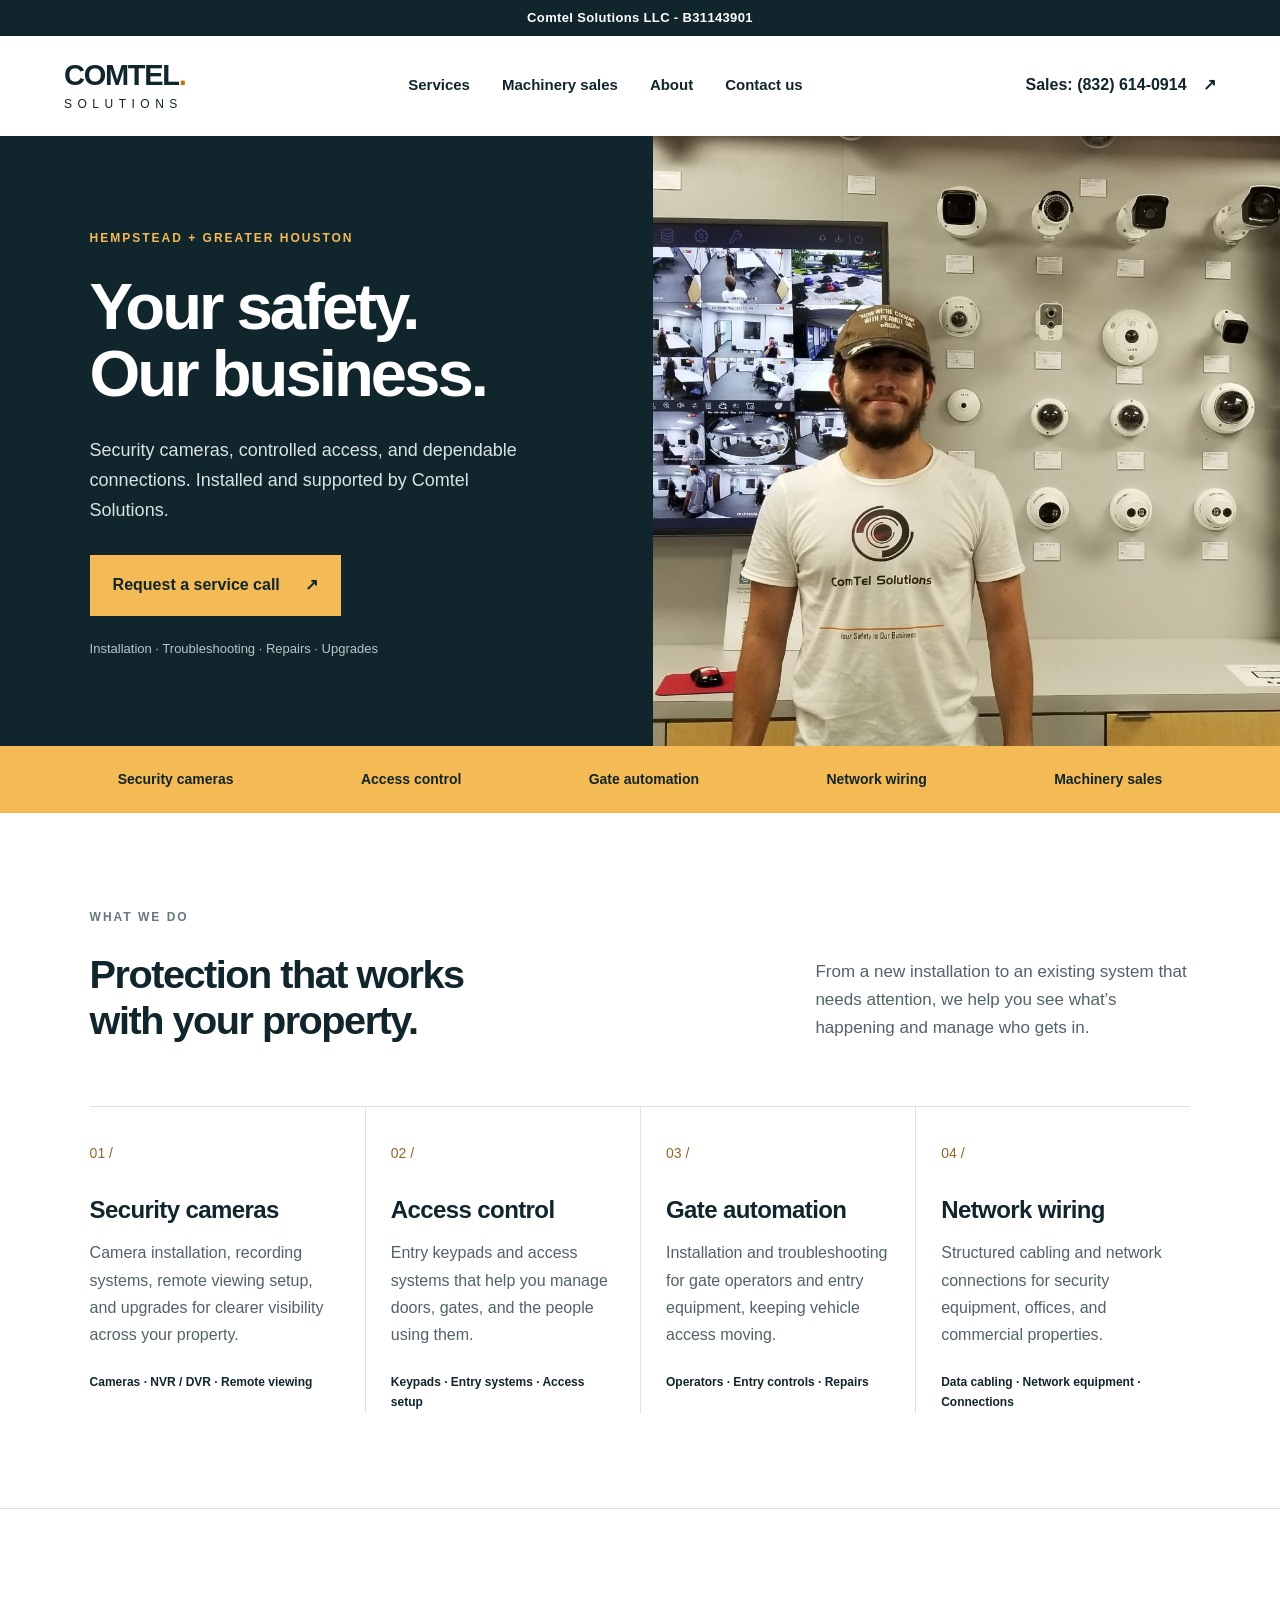
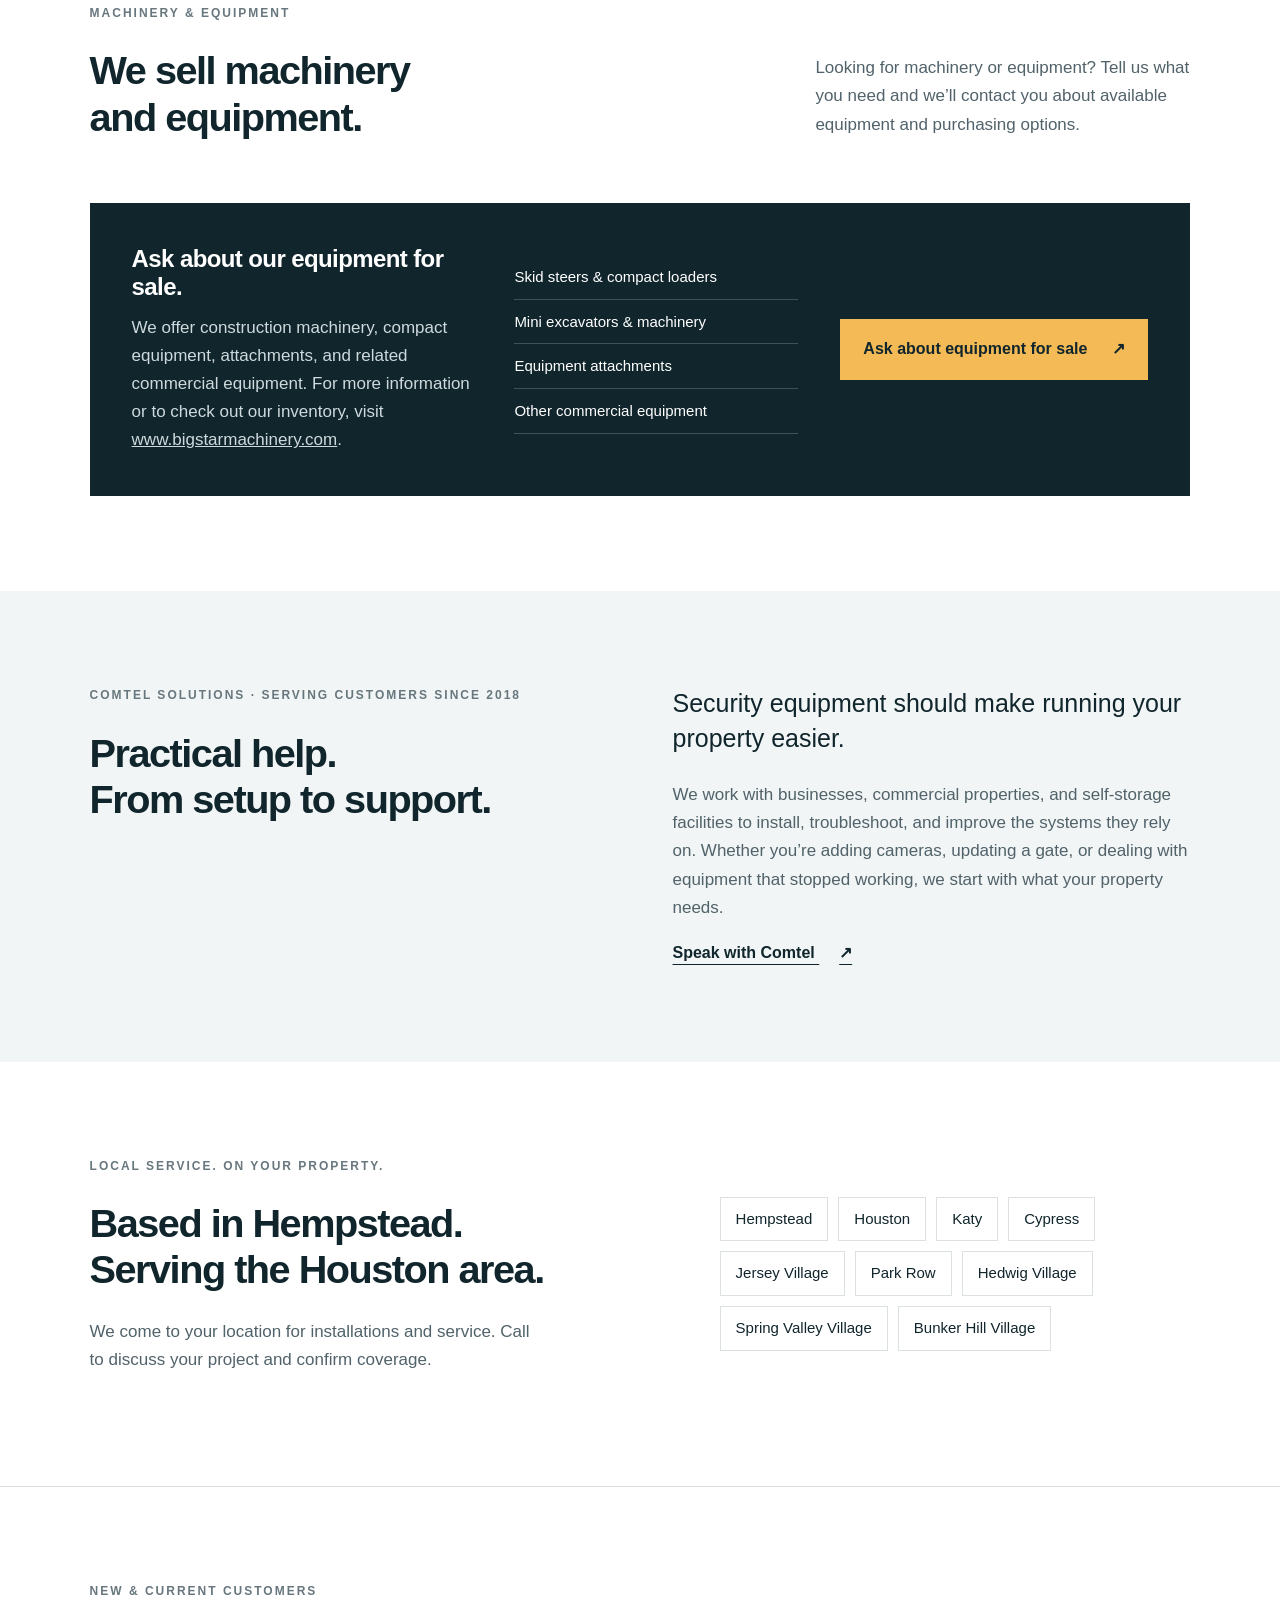
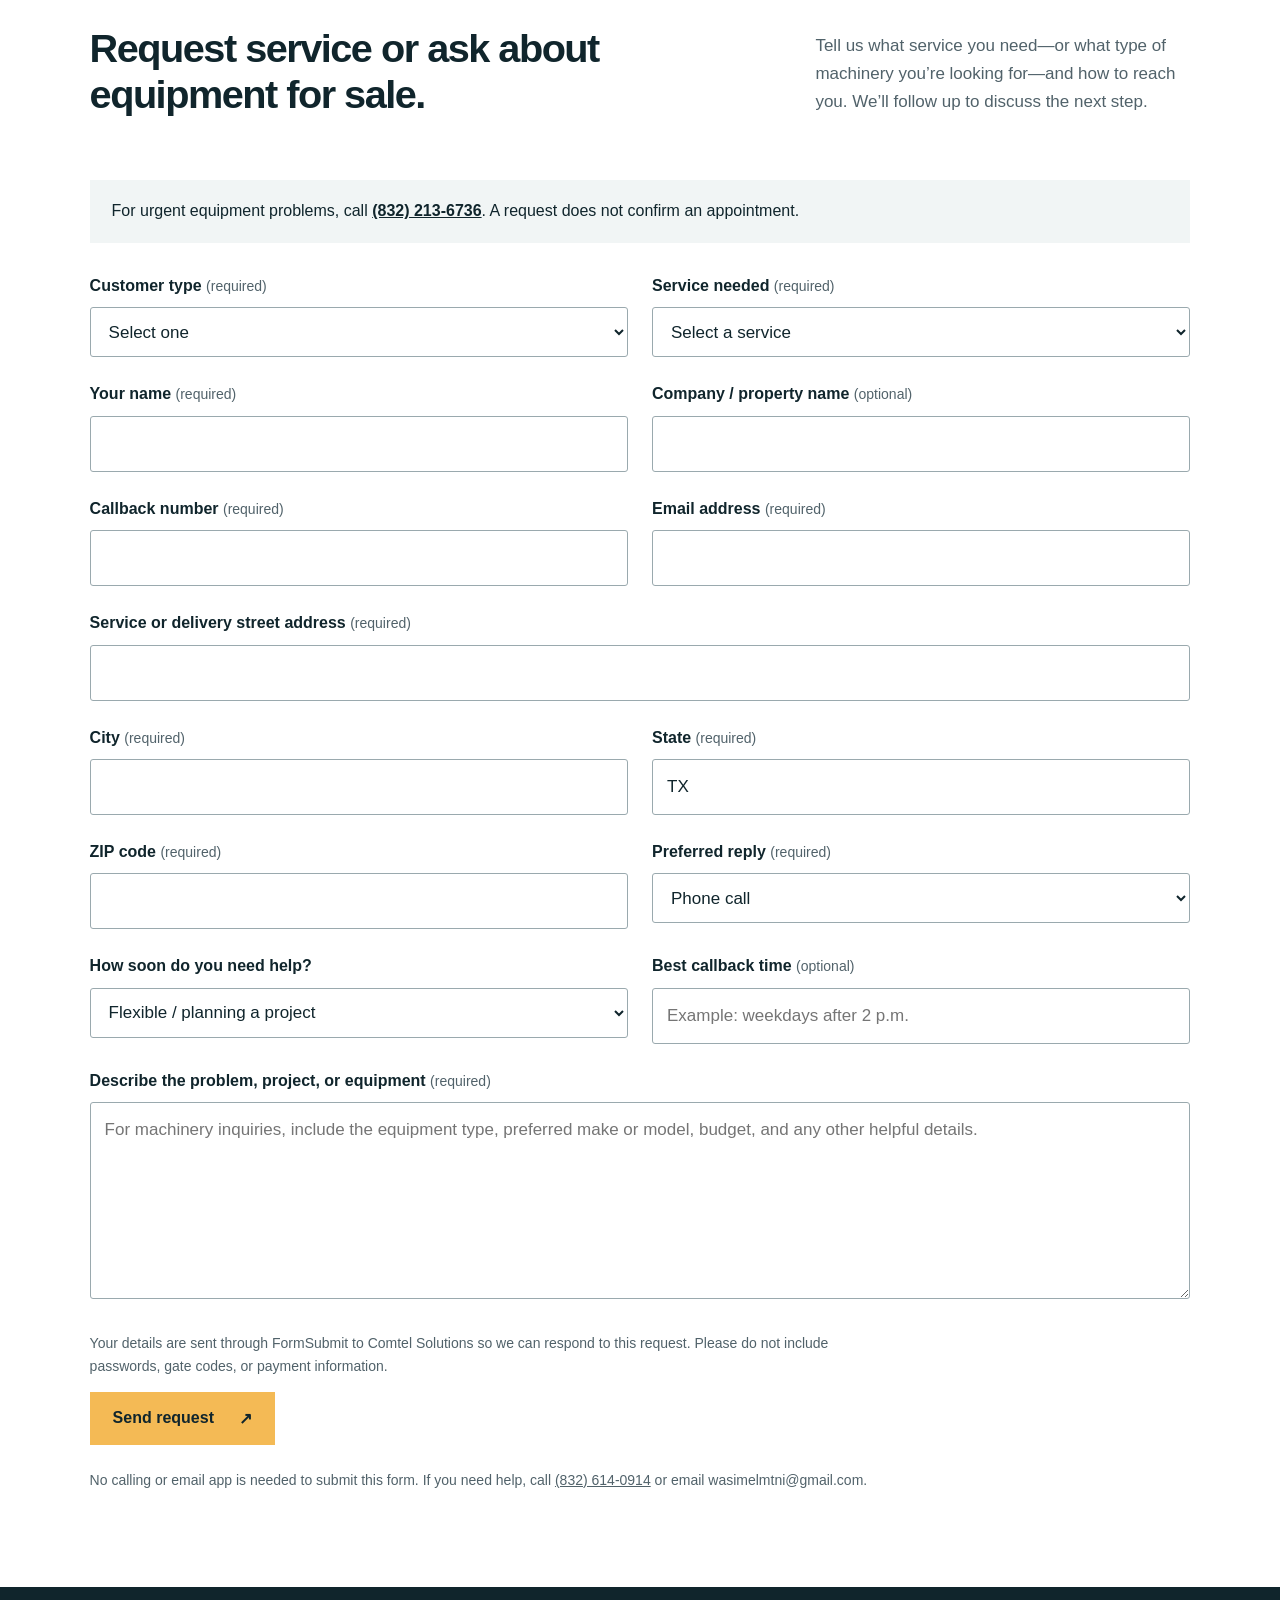
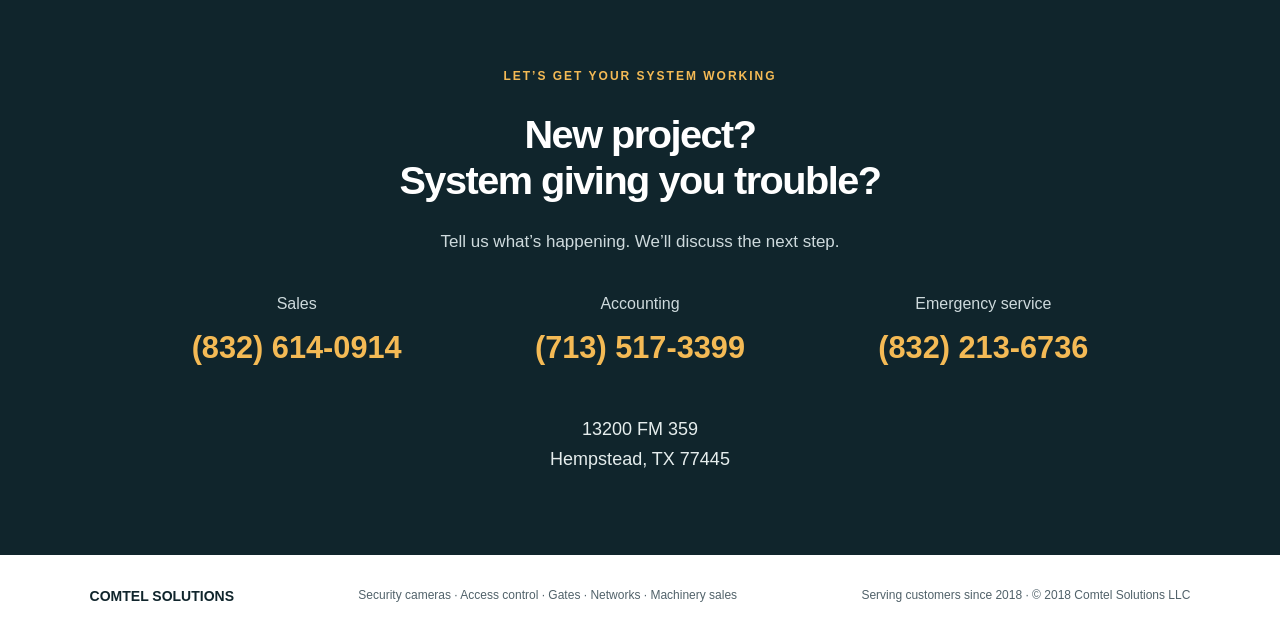
==== comtel-website-main/index.html @ 59018450 "Add files via upload" ====
<!doctype html>
<html lang="en">
<head>
<meta charset="utf-8"><meta name="viewport" content="width=device-width, initial-scale=1">
<title>Comtel Solutions | Security Cameras & Access Control | Hempstead & Houston</title>
<meta name="description" content="Security camera installation, access control, gate automation, network wiring, and machinery sales in Hempstead and the Houston area. Call Comtel Solutions at (832) 614-0914.">
<meta name="theme-color" content="#10252c"><link rel="canonical" href="https://www.comtelsolutions.com/"><link rel="stylesheet" href="styles.css">
<meta property="og:title" content="Comtel Solutions — Your safety is our business."><meta property="og:description" content="Security cameras, access control, gate automation and network wiring. Serving Hempstead and the Houston area."><meta property="og:type" content="website"><meta property="og:url" content="https://www.comtelsolutions.com/">
<script type="application/ld+json">{"@context": "https://schema.org", "@type": "Organization", "name": "Comtel Solutions", "url": "https://www.comtelsolutions.com/", "telephone": "+18326140914", "areaServed": ["Hempstead, TX", "Houston, TX", "Katy, TX", "Cypress, TX", "Jersey Village, TX"], "description": "Security camera installation, access control, gate automation, network wiring, system repairs, and machinery and equipment sales.", "address": {"@type": "PostalAddress", "streetAddress": "13200 FM 359", "addressLocality": "Hempstead", "addressRegion": "TX", "postalCode": "77445", "addressCountry": "US"}, "contactPoint": [{"@type": "ContactPoint", "contactType": "sales", "telephone": "+18326140914"}, {"@type": "ContactPoint", "contactType": "accounting", "telephone": "+17135173399"}, {"@type": "ContactPoint", "contactType": "emergency service", "telephone": "+18322136736"}]}</script>
</head>
<body>
<div class="business-registration" aria-label="Company registration information">Comtel Solutions LLC - B31143901</div>
<a class="skip" href="#main">Skip to content</a>
<header class="header"><a class="brand" href="#" aria-label="Comtel Solutions home"><span class="brand-name">COMTEL<span class="brand-dot">.</span></span><span class="brand-sub">SOLUTIONS</span></a><nav aria-label="Main navigation"><a href="#services">Services</a><a href="#machinery-purchases">Machinery sales</a><a href="#about">About</a><a href="#service-call">Contact us</a></nav><a class="header-call" href="tel:+18326140914">Sales: (832) 614-0914 <span aria-hidden="true">↗</span></a></header>
<main id="main">
<section class="hero" aria-labelledby="hero-title"><div class="hero-photo"><img src="assets/comtel-company.jpg" alt="Comtel Solutions company photo with security cameras and surveillance displays" width="2048" height="995" fetchpriority="high"></div><div class="hero-copy"><p class="eyebrow">HEMPSTEAD + GREATER HOUSTON</p><h1 id="hero-title">Your safety.<br>Our business.</h1><p class="hero-description">Security cameras, controlled access, and dependable connections. Installed and supported by Comtel Solutions.</p><a class="button" href="#service-call">Request a service call <span aria-hidden="true">↗</span></a><p class="hero-note">Installation · Troubleshooting · Repairs · Upgrades</p></div></section>
<div class="service-strip" aria-label="Core services"><span>Security cameras</span><span>Access control</span><span>Gate automation</span><span>Network wiring</span><span>Machinery sales</span></div>
<section class="section services" id="services"><div class="section-heading"><div><p class="eyebrow">WHAT WE DO</p><h2>Protection that works<br>with your property.</h2></div><p>From a new installation to an existing system that needs attention, we help you see what’s happening and manage who gets in.</p></div><div class="service-grid">
<article><span class="number">01 /</span><h3>Security cameras</h3><p>Camera installation, recording systems, remote viewing setup, and upgrades for clearer visibility across your property.</p><span class="service-detail">Cameras · NVR / DVR · Remote viewing</span></article>
<article><span class="number">02 /</span><h3>Access control</h3><p>Entry keypads and access systems that help you manage doors, gates, and the people using them.</p><span class="service-detail">Keypads · Entry systems · Access setup</span></article>
<article><span class="number">03 /</span><h3>Gate automation</h3><p>Installation and troubleshooting for gate operators and entry equipment, keeping vehicle access moving.</p><span class="service-detail">Operators · Entry controls · Repairs</span></article>
<article><span class="number">04 /</span><h3>Network wiring</h3><p>Structured cabling and network connections for security equipment, offices, and commercial properties.</p><span class="service-detail">Data cabling · Network equipment · Connections</span></article>
</div></section>

<section class="section machinery-purchases" id="machinery-purchases" aria-labelledby="machinery-heading">
<div class="section-heading"><div><p class="eyebrow">MACHINERY &amp; EQUIPMENT</p><h2 id="machinery-heading">We sell machinery<br>and equipment.</h2></div><p>Looking for machinery or equipment? Tell us what you need and we’ll contact you about available equipment and purchasing options.</p></div>
<div class="purchase-panel">
<div><h3>Ask about our equipment for sale.</h3><p>We offer construction machinery, compact equipment, attachments, and related commercial equipment. For more information or to check out our inventory, visit <a class="equipment-site-link" href="https://www.bigstarmachinery.com/" target="_blank" rel="noopener noreferrer">www.bigstarmachinery.com</a>.</p></div>
<ul class="purchase-list"><li>Skid steers &amp; compact loaders</li><li>Mini excavators &amp; machinery</li><li>Equipment attachments</li><li>Other commercial equipment</li></ul>
<a class="button" href="#service-call">Ask about equipment for sale <span aria-hidden="true">↗</span></a>
</div>
</section>
<section class="about section" id="about"><div><p class="eyebrow">COMTEL SOLUTIONS · SERVING CUSTOMERS SINCE 2018</p><h2>Practical help.<br>From setup to support.</h2></div><div class="about-copy"><p class="large-copy">Security equipment should make running your property easier.</p><p>We work with businesses, commercial properties, and self-storage facilities to install, troubleshoot, and improve the systems they rely on. Whether you’re adding cameras, updating a gate, or dealing with equipment that stopped working, we start with what your property needs.</p><a class="text-link" href="tel:+18326140914">Speak with Comtel <span aria-hidden="true">↗</span></a></div></section>
<section class="section areas" id="areas"><div><p class="eyebrow">LOCAL SERVICE. ON YOUR PROPERTY.</p><h2>Based in Hempstead.<br>Serving the Houston area.</h2><p>We come to your location for installations and service. Call to discuss your project and confirm coverage.</p></div><ul class="area-list"><li>Hempstead</li><li>Houston</li><li>Katy</li><li>Cypress</li><li>Jersey Village</li><li>Park Row</li><li>Hedwig Village</li><li>Spring Valley Village</li><li>Bunker Hill Village</li></ul></section>
<section class="section service-request" id="service-call" aria-labelledby="request-heading">
<div class="section-heading"><div><p class="eyebrow">NEW &amp; CURRENT CUSTOMERS</p><h2 id="request-heading">Request service or ask about equipment for sale.</h2></div><p>Tell us what service you need—or what type of machinery you’re looking for—and how to reach you. We’ll follow up to discuss the next step.</p></div>
<p class="request-note">For urgent equipment problems, call <a href="tel:+18322136736">(832) 213-6736</a>. A request does not confirm an appointment.</p>
<form action="https://formsubmit.co/wasimelmtni@gmail.com" method="POST" class="request-form">
<input type="hidden" name="_subject" value="Comtel Solutions — New website inquiry">
<input type="hidden" name="_template" value="table">
<input type="hidden" name="_next" value="https://www.comtelsolutions.com/thank-you.html">
<div class="form-grid">
<div class="field"><label for="customer-type">Customer type <span>(required)</span></label><select id="customer-type" name="Customer type" required><option value="">Select one</option><option>New customer</option><option>Current customer</option></select></div>
<div class="field"><label for="service-type">Service needed <span>(required)</span></label><select id="service-type" name="Service needed" required><option value="">Select a service</option><option>Security cameras / recording system</option><option>Access control / keypads</option><option>Gate operator / automation</option><option>Network / wiring</option><option>New installation / quote</option><option>Machinery / equipment sales inquiry</option><option>Other / not sure</option></select></div>
<div class="field"><label for="customer-name">Your name <span>(required)</span></label><input id="customer-name" name="name" autocomplete="name" maxlength="150" required></div>
<div class="field"><label for="company">Company / property name <span>(optional)</span></label><input id="company" name="Company or property" autocomplete="organization" maxlength="200"></div>
<div class="field"><label for="phone">Callback number <span>(required)</span></label><input id="phone" type="tel" name="Callback number" autocomplete="tel" maxlength="40" required></div>
<div class="field"><label for="email">Email address <span>(required)</span></label><input id="email" type="email" name="email" autocomplete="email" maxlength="254" required></div>
<div class="field full"><label for="address">Service or delivery street address <span>(required)</span></label><input id="address" name="Service or delivery street address" autocomplete="street-address" maxlength="250" required></div>
<div class="field"><label for="city">City <span>(required)</span></label><input id="city" name="City" autocomplete="address-level2" maxlength="100" required></div>
<div class="field"><label for="state">State <span>(required)</span></label><input id="state" name="State" autocomplete="address-level1" value="TX" maxlength="60" required></div>
<div class="field"><label for="zip">ZIP code <span>(required)</span></label><input id="zip" name="ZIP code" autocomplete="postal-code" inputmode="numeric" pattern="[0-9]{5}(-[0-9]{4})?" title="Enter a five-digit ZIP code, optionally followed by four more digits." maxlength="10" required></div>
<div class="field"><label for="contact-method">Preferred reply <span>(required)</span></label><select id="contact-method" name="Preferred reply" required><option>Phone call</option><option>Email</option></select></div>
<div class="field"><label for="timing">How soon do you need help?</label><select id="timing" name="Requested timing"><option>Flexible / planning a project</option><option>As soon as available</option><option>Urgent — I will also call</option></select></div>
<div class="field"><label for="availability">Best callback time <span>(optional)</span></label><input id="availability" name="Best callback time" placeholder="Example: weekdays after 2 p.m." maxlength="200"></div>
<div class="field full"><label for="description">Describe the problem, project, or equipment <span>(required)</span></label><textarea id="description" name="Description" rows="6" maxlength="5000" placeholder="For machinery inquiries, include the equipment type, preferred make or model, budget, and any other helpful details." required></textarea></div>
</div>
<p class="form-notice">Your details are sent through FormSubmit to Comtel Solutions so we can respond to this request. Please do not include passwords, gate codes, or payment information.</p>
<div id="request-status" role="status" aria-live="polite" aria-atomic="true"></div>
<button class="button" type="submit">Send request <span aria-hidden="true">↗</span></button>
<p class="form-help">No calling or email app is needed to submit this form. If you need help, call <a href="tel:+18326140914">(832) 614-0914</a> or email wasimelmtni@gmail.com.</p>
</form></section>
<section class="contact" id="contact"><p class="eyebrow">LET’S GET YOUR SYSTEM WORKING</p><h2>New project?<br>System giving you trouble?</h2><p>Tell us what’s happening. We’ll discuss the next step.</p><div class="contact-grid"><div><h3>Sales</h3><a href="tel:+18326140914">(832) 614-0914</a></div><div><h3>Accounting</h3><a href="tel:+17135173399">(713) 517-3399</a></div><div><h3>Emergency service</h3><a href="tel:+18322136736">(832) 213-6736</a></div></div><address class="business-address">13200 FM 359<br>Hempstead, TX 77445</address></section>
</main>
<footer><a class="footer-brand" href="#">COMTEL SOLUTIONS</a><p>Security cameras · Access control · Gates · Networks · Machinery sales</p><small>Serving customers since 2018 · © 2018 Comtel Solutions LLC</small></footer>
<script src="service-request.js" defer></script>
</body></html>
---- comtel-website-main/styles.css ----
:root{--ink:#10252c;--muted:#51626a;--accent:#f4ba55;--paper:#fff;--line:#dbe1e3;--pale:#f1f5f5}*{box-sizing:border-box}html{scroll-behavior:smooth;scroll-padding-top:30px}body{margin:0;background:var(--paper);color:var(--ink);font-family:Arial,Helvetica,sans-serif;font-size:17px;line-height:1.65}a{color:inherit}a:focus-visible{outline:3px solid #c77d00;outline-offset:6px}.skip{position:absolute;left:20px;top:-100px;z-index:5;background:white;padding:12px}.skip:focus{top:10px}.header{min-height:100px;max-width:1440px;margin:auto;padding:20px 5%;display:flex;align-items:center;justify-content:space-between;gap:28px}.brand{text-decoration:none;display:grid;line-height:1}.brand-name{font-size:29px;font-weight:900;letter-spacing:-1.3px}.brand-dot{color:#b97813}.brand-sub{font-size:12px;letter-spacing:5.5px;margin-top:8px}.header nav{display:flex;gap:32px;font-size:15px;font-weight:600}.header nav a{text-decoration:none}.header nav a:hover,.text-link:hover{text-decoration:underline}.header-call{font-size:16px;font-weight:700;text-decoration:none}.header-call span{margin-left:12px}.hero{display:grid;grid-template-columns:1.04fr 1fr;background:var(--ink);color:white;min-height:610px}.hero-photo{order:2;min-width:0;overflow:hidden}.hero-photo img{width:100%;height:100%;object-fit:cover;object-position:36% center;display:block}.hero-copy{padding:72px max(40px,9vw) 65px max(30px,7vw);align-self:center}.eyebrow{font-size:12px;font-weight:700;letter-spacing:2px;margin:0 0 24px}.hero .eyebrow{color:var(--accent)}h1,h2,h3,p{margin-top:0}h1{font-size:clamp(48px,5.1vw,76px);line-height:1.04;letter-spacing:-3px;margin-bottom:28px}h2{font-size:clamp(32px,3.1vw,46px);letter-spacing:-1.5px;line-height:1.16;margin-bottom:25px}h3{font-size:24px;letter-spacing:-.6px;line-height:1.2;margin-bottom:15px}.hero-description{color:#d9e3e5;max-width:440px;font-size:18px;line-height:1.65;margin-bottom:30px}.button{display:inline-flex;gap:25px;align-items:center;background:var(--accent);color:var(--ink);padding:17px 23px;text-decoration:none;font-weight:700;font-size:16px}.button:hover{background:#ffcb77}.hero-note{font-size:13px;color:#b8c7cb;margin:22px 0 0}.service-strip{background:var(--accent);display:flex;justify-content:space-around;gap:20px;padding:22px 5%;font-size:14px;font-weight:700}.section{padding:95px 7%;max-width:1440px;margin:auto}.section-heading{display:flex;justify-content:space-between;align-items:end;gap:50px;margin-bottom:38px}.section-heading>p{max-width:375px;color:var(--muted);margin-bottom:26px}.section .eyebrow{color:#68777e}.service-grid{display:grid;grid-template-columns:repeat(4,1fr);border-top:1px solid var(--line)}.service-grid article{padding:35px 25px 0 0}.service-grid article+article{border-left:1px solid var(--line);padding-left:25px}.number{font-size:14px;color:#8d682a;display:block;margin-bottom:30px}.service-grid p{color:var(--muted);font-size:16px;line-height:1.7}.service-detail{display:block;font-size:12px;font-weight:700;margin-top:25px}.about{background:var(--pale);display:grid;grid-template-columns:1fr 1fr;gap:65px;max-width:none;padding-left:max(7%,calc((100vw - 1238px)/2));padding-right:max(7%,calc((100vw - 1238px)/2))}.about-copy p{color:var(--muted)}.about-copy .large-copy{font-size:25px;color:var(--ink);line-height:1.4}.text-link{font-size:16px;font-weight:700;text-underline-offset:6px}.text-link span{margin-left:20px}.areas{display:grid;grid-template-columns:1.2fr 1fr;gap:65px;align-items:center}.areas p:not(.eyebrow){max-width:450px;color:var(--muted)}.area-list{list-style:none;padding:0;display:flex;flex-wrap:wrap;gap:10px}.area-list li{border:1px solid var(--line);padding:9px 15px;font-size:15px}.contact{background:var(--ink);color:white;text-align:center;padding:80px 25px}.contact .eyebrow{color:var(--accent)}.contact>p:not(.eyebrow){color:#cedadd}.contact-phone{display:inline-block;font-size:clamp(25px,4vw,45px);font-weight:700;color:var(--accent);text-decoration:none;letter-spacing:-1px}.contact-phone:hover{text-decoration:underline}footer{padding:30px 7%;display:flex;align-items:center;justify-content:space-between;gap:25px}footer p,footer small{font-size:12px;color:var(--muted);margin:0}.footer-brand{font-size:14px;font-weight:800;text-decoration:none}
@media(min-width:1600px){.hero{min-height:700px}}@media(max-width:1000px){.header nav{gap:18px}.hero-copy{padding:55px 35px}.hero{min-height:570px}.service-grid{grid-template-columns:1fr 1fr;row-gap:30px}.service-grid article:nth-child(3){border-left:0;padding-left:0}.section{padding:65px 6%}.section-heading{align-items:start;gap:30px}.about,.areas{gap:35px}footer{flex-wrap:wrap}}@media(max-width:650px){.header{padding:18px 6%;min-height:85px;gap:12px}.brand-name{font-size:25px}.brand-sub{font-size:10px}.header nav{display:none}.header-call{font-size:14px}.header-call span{display:none}.hero{display:flex;flex-direction:column}.hero-photo{order:0;height:290px}.hero-photo img{object-position:center center}.hero-copy{padding:38px 6% 40px}h1{font-size:51px;letter-spacing:-2px}.hero-description{font-size:17px}.hero .eyebrow{font-size:11px;letter-spacing:1.7px}.hero-note{font-size:12px}.service-strip{display:grid;grid-template-columns:1fr 1fr;text-align:center;gap:10px;font-size:13px;padding:18px}.section-heading,.about,.areas{display:block}.section-heading>p{max-width:none}.section{padding:52px 6%}.service-grid{gap:0}.service-grid article{padding:27px 16px 25px 0}.service-grid article+article{padding-left:16px}.service-grid article:nth-child(3){padding-left:0}.service-grid article:nth-child(n+3){border-top:1px solid var(--line)}h3{font-size:21px}.service-grid p{font-size:16px}.service-detail{font-size:12px}.number{margin-bottom:20px}.about-copy{margin-top:30px}.area-list{margin-top:30px}.contact{padding:55px 6%}footer{display:block;padding:25px 6%}footer p{margin:10px 0}h2{font-size:33px}.eyebrow{margin-bottom:18px}}
@media(prefers-reduced-motion:reduce){html{scroll-behavior:auto}}

.contact-grid{display:grid;grid-template-columns:repeat(3,1fr);gap:30px;max-width:1000px;margin:38px auto}.contact-grid h3{font-size:16px;color:#cedadd;font-weight:400;margin-bottom:10px;letter-spacing:0}.contact-grid a{font-size:clamp(21px,2.4vw,32px);font-weight:700;color:var(--accent);text-decoration:none;white-space:nowrap}.contact-grid a:hover{text-decoration:underline}.business-address{font-style:normal;color:#e5eded;font-size:18px;line-height:1.7;margin-top:40px}@media(max-width:700px){.contact-grid{grid-template-columns:1fr;gap:28px}.contact-grid a{font-size:27px}.header-call{font-size:12px}}

.service-request{border-top:1px solid var(--line)}.request-note{background:var(--pale);padding:18px 22px;margin:0 0 30px;font-size:16px}.request-note a{font-weight:700}.form-grid{display:grid;grid-template-columns:1fr 1fr;gap:24px}.field{min-width:0}.field.full{grid-column:1/-1}.field label{display:block;font-size:16px;font-weight:700;margin-bottom:8px}.field label span{font-size:14px;font-weight:400;color:var(--muted)}.field input,.field select,.field textarea{width:100%;border:1px solid #9aa9ae;border-radius:3px;padding:13px 14px;font:inherit;background:white;color:var(--ink);min-height:50px}.field textarea{resize:vertical}.field input:focus,.field select:focus,.field textarea:focus{outline:3px solid #b77b1c;outline-offset:2px}.request-form .button{border:0;cursor:pointer;font-family:inherit}.request-form .button:focus-visible{outline:3px solid #b77b1c;outline-offset:4px}.form-notice,.form-help{font-size:14px;color:var(--muted);max-width:800px;margin-top:24px}.form-help{margin-bottom:0}.thank-you{min-height:70vh;max-width:850px;margin:auto;padding:80px 7%}.thank-you h1{font-size:clamp(38px,6vw,60px)}@media(max-width:650px){.form-grid{grid-template-columns:1fr;gap:20px}.request-form .button{width:100%;justify-content:center}}

#request-status:not(:empty){padding:18px;margin:22px 0;border:1px solid #9aa9ae;background:var(--pale);font-size:16px}#request-status[data-state="error"]{background:#fff4ea;border-color:#b05d1d;color:#6e310b}#request-status[data-state="success"]{background:#edf8f1;border-color:#44805e;color:#204b32}.request-form button:disabled{cursor:wait;opacity:.7}


.machinery-purchases{border-top:1px solid var(--line)}.purchase-panel{background:var(--ink);color:white;padding:42px;display:grid;grid-template-columns:1.2fr 1fr auto;gap:42px;align-items:center}.purchase-panel h3{margin-bottom:12px}.purchase-panel p{color:#cedadd;margin:0;max-width:470px}.purchase-list{list-style:none;padding:0;margin:0;display:grid;gap:10px}.purchase-list li{border-bottom:1px solid #405158;padding:0 0 9px;font-size:15px}.purchase-panel .button{white-space:nowrap}@media(max-width:1000px){.purchase-panel{grid-template-columns:1fr 1fr}.purchase-panel .button{justify-self:start}}@media(max-width:650px){.service-strip{grid-template-columns:1fr 1fr}.service-strip span:last-child{grid-column:1/-1}.purchase-panel{display:block;padding:30px 24px}.purchase-list{margin:25px 0}.purchase-panel .button{white-space:normal;width:100%;justify-content:space-between}}

/* Company identification visible at the top for audit reference */
.business-registration{background:#10252c;color:#fff;text-align:center;padding:8px 16px;font-size:13px;font-weight:700;letter-spacing:.35px;line-height:1.5}
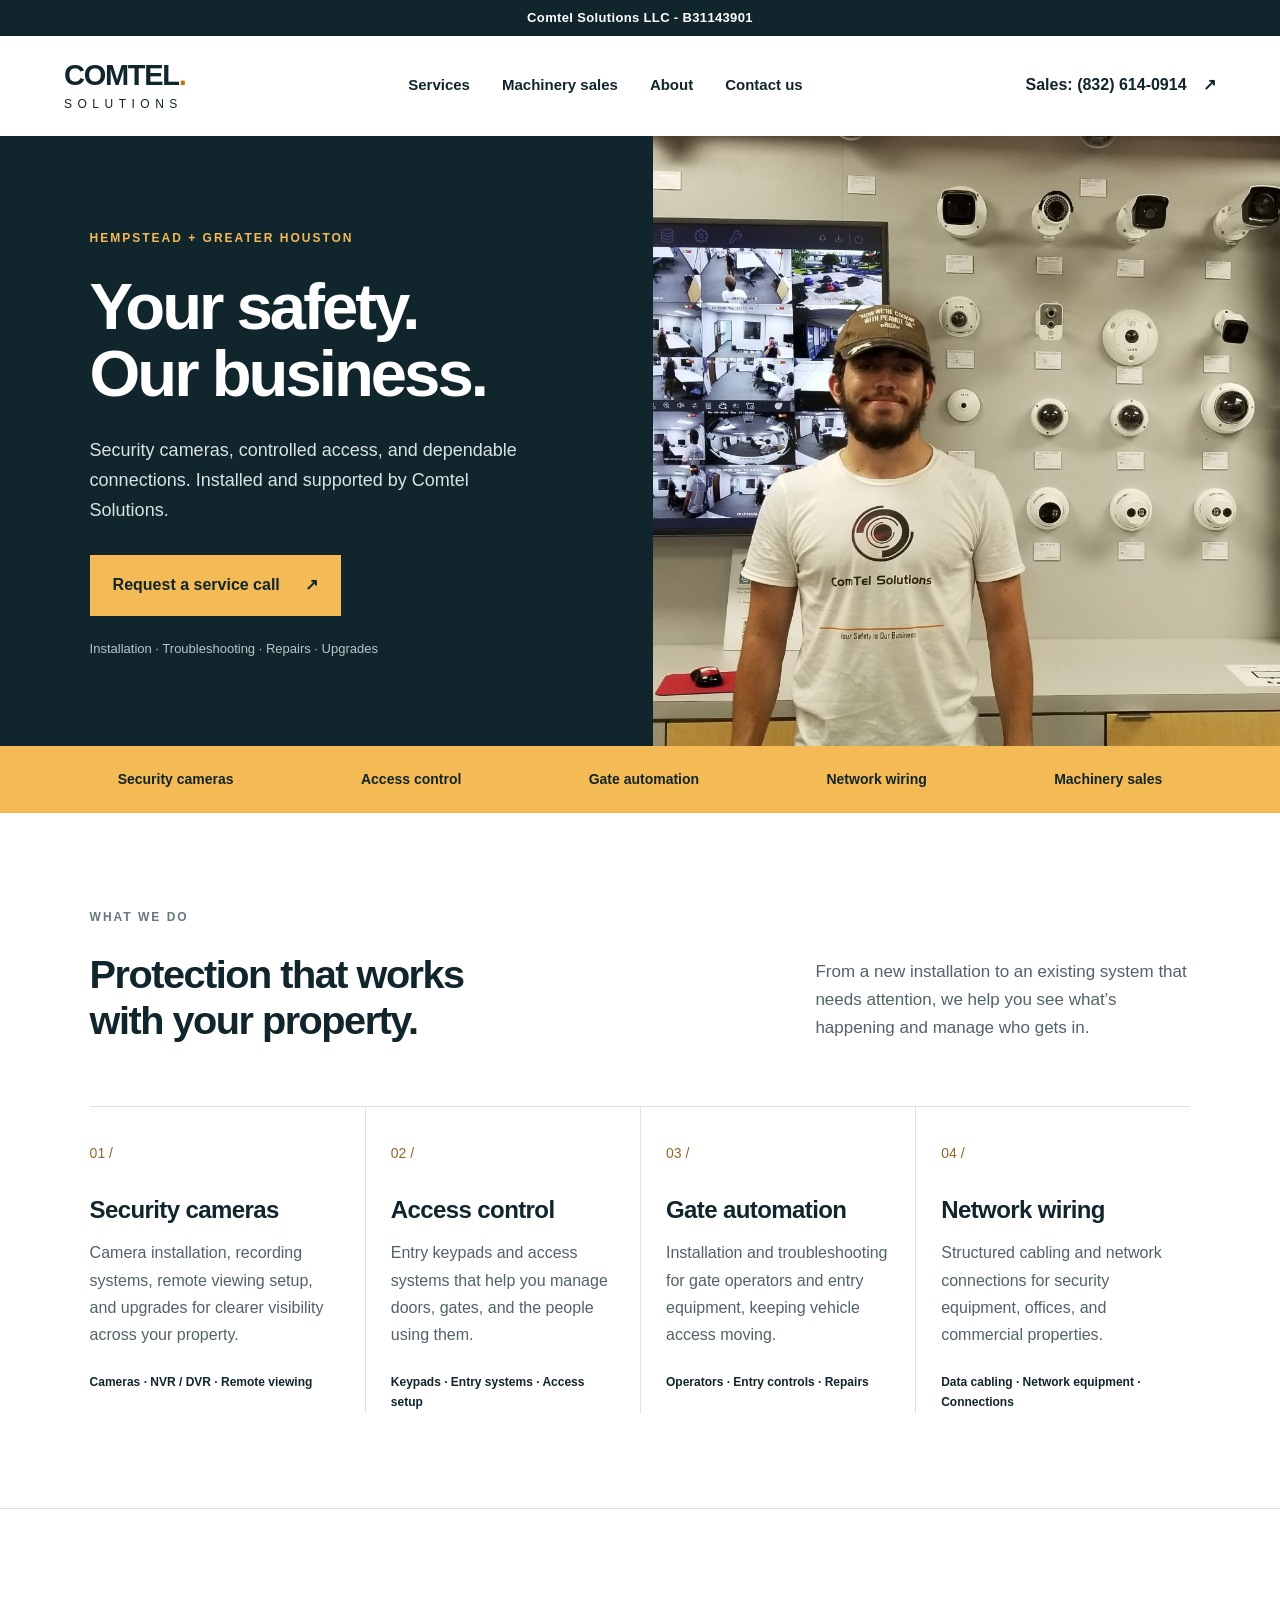
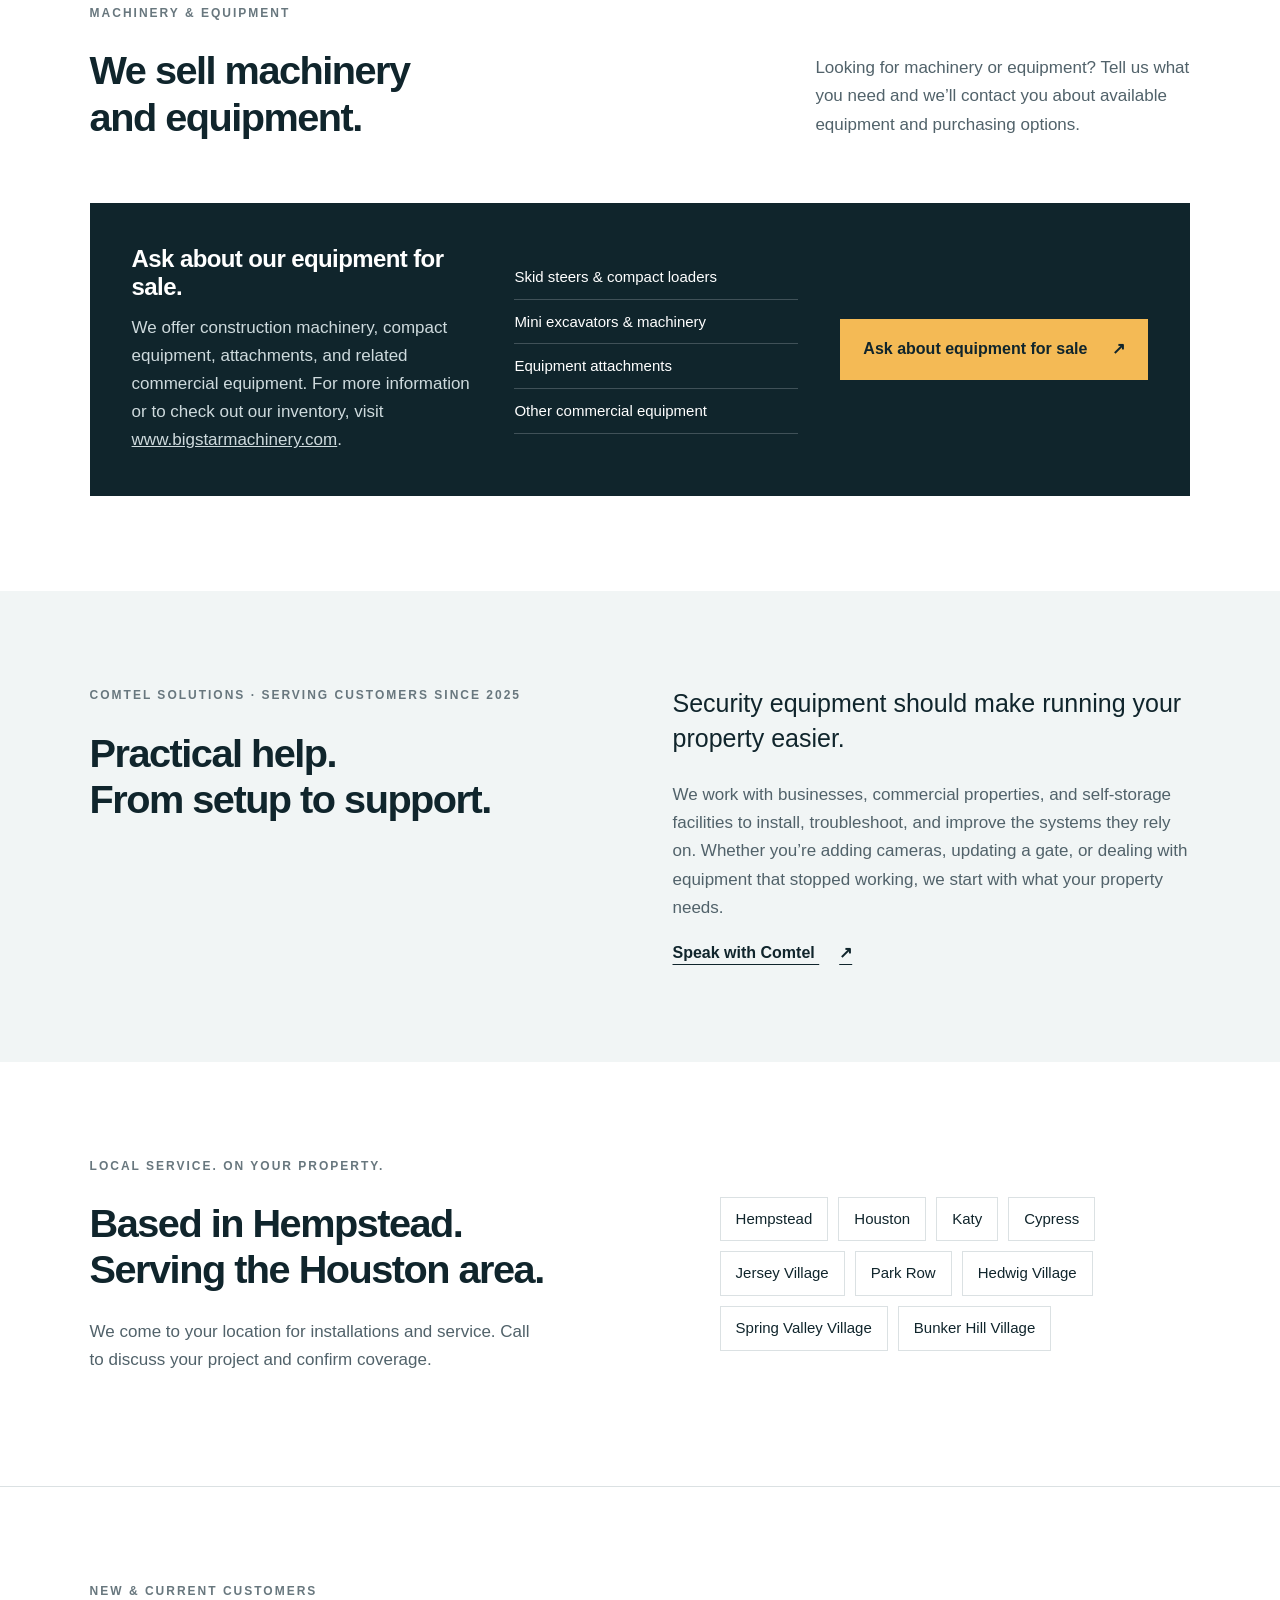
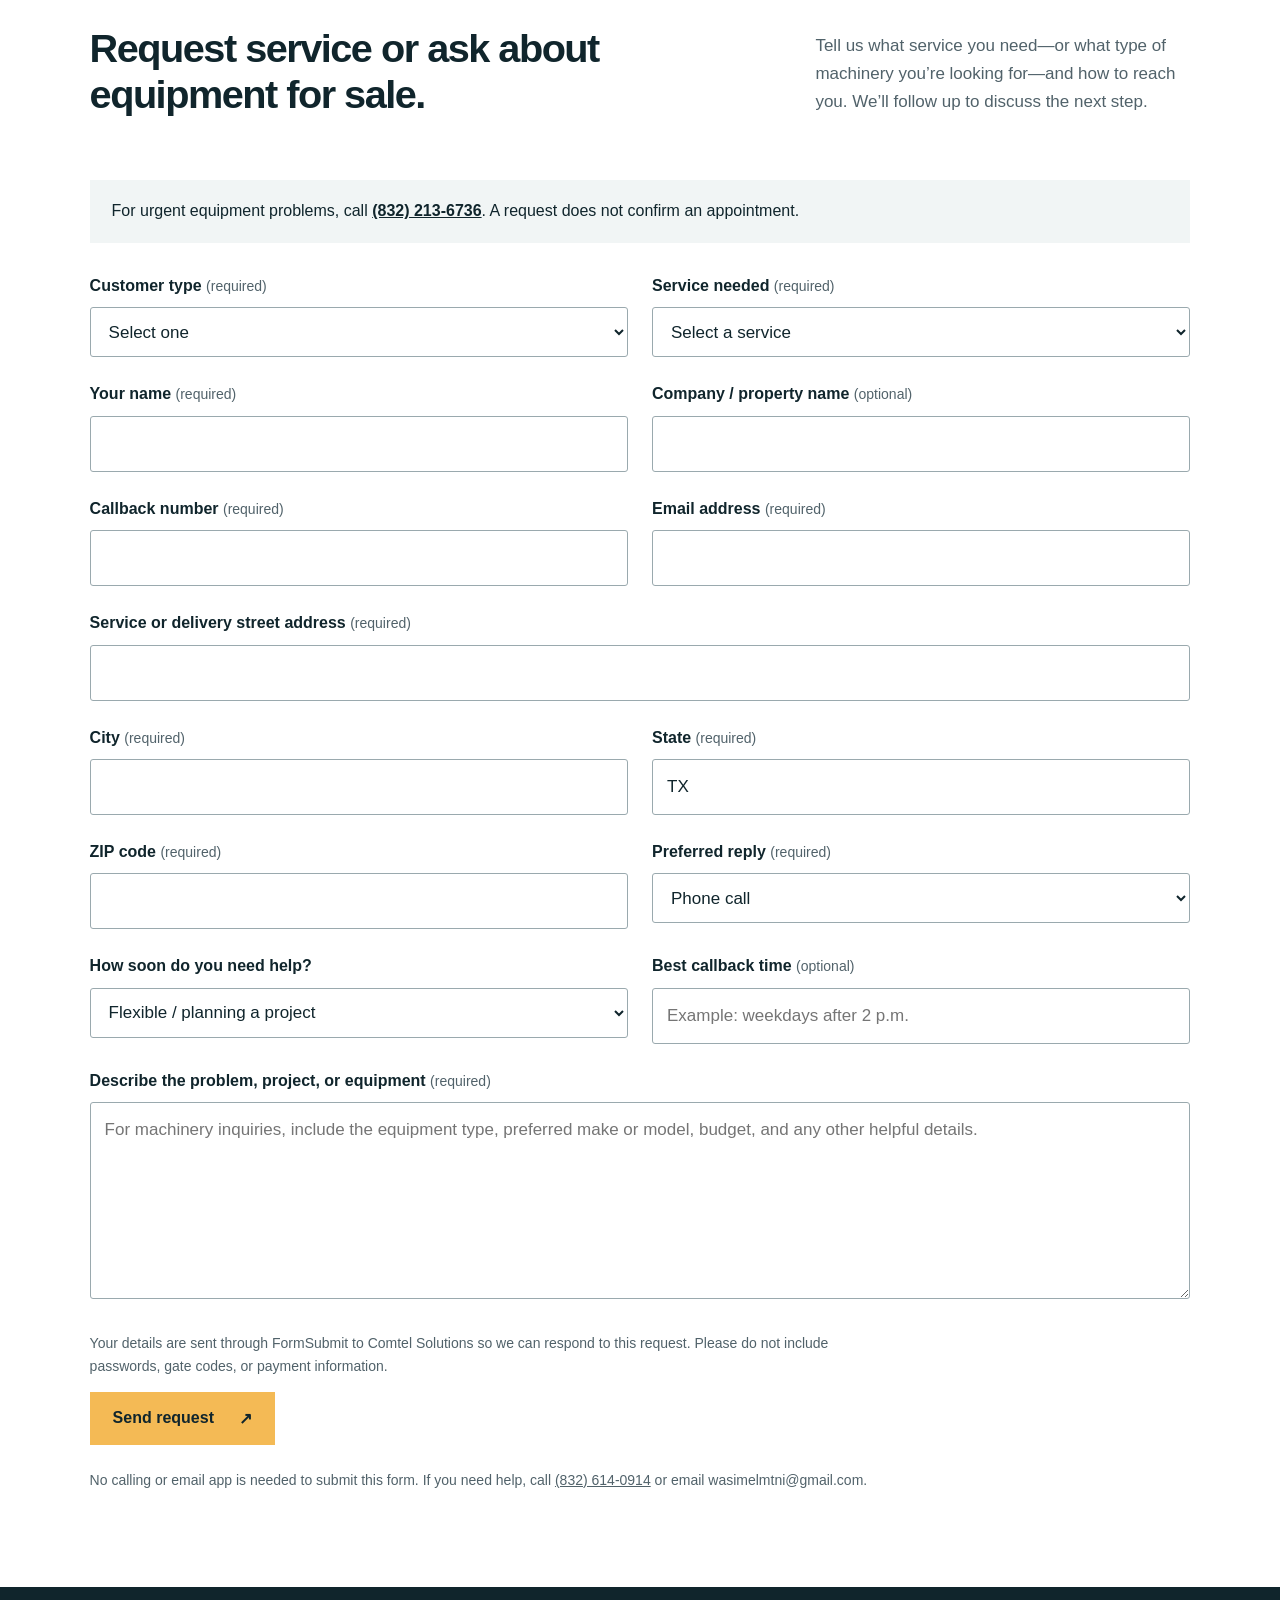
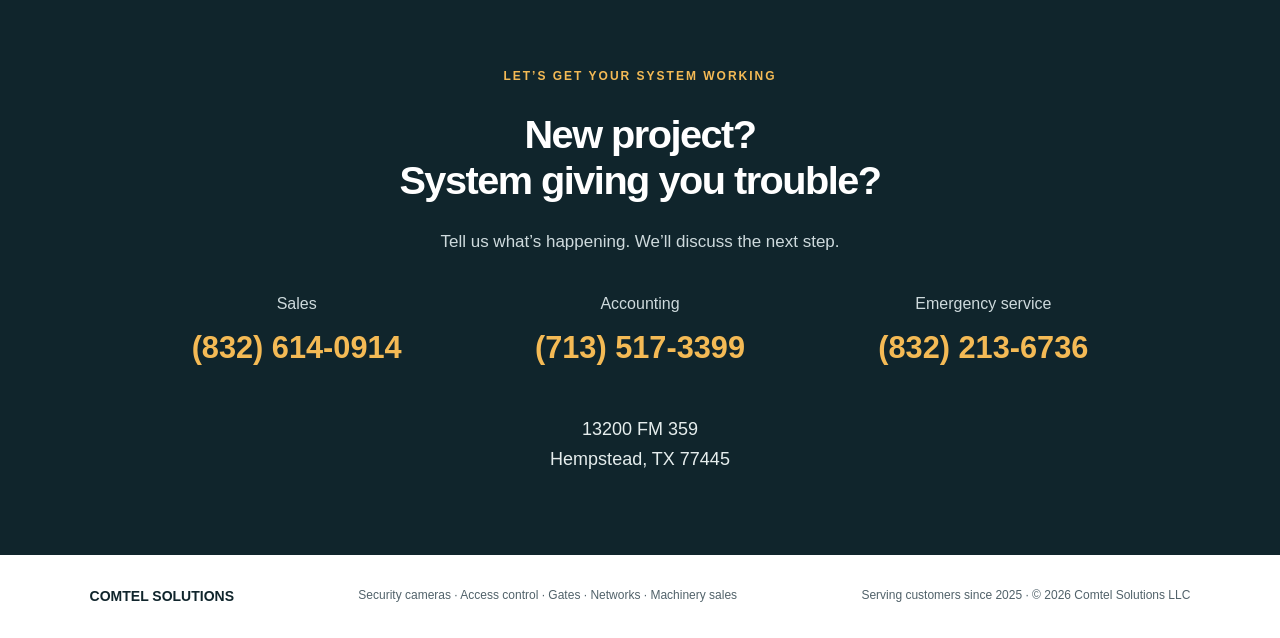
==== commit f962b882: "Add files via upload" ====
--- a/comtel-website-main/index.html
+++ b/comtel-website-main/index.html
@@ -30,7 +30,7 @@
 <a class="button" href="#service-call">Ask about equipment for sale <span aria-hidden="true">↗</span></a>
 </div>
 </section>
-<section class="about section" id="about"><div><p class="eyebrow">COMTEL SOLUTIONS · SERVING CUSTOMERS SINCE 2018</p><h2>Practical help.<br>From setup to support.</h2></div><div class="about-copy"><p class="large-copy">Security equipment should make running your property easier.</p><p>We work with businesses, commercial properties, and self-storage facilities to install, troubleshoot, and improve the systems they rely on. Whether you’re adding cameras, updating a gate, or dealing with equipment that stopped working, we start with what your property needs.</p><a class="text-link" href="tel:+18326140914">Speak with Comtel <span aria-hidden="true">↗</span></a></div></section>
+<section class="about section" id="about"><div><p class="eyebrow">COMTEL SOLUTIONS · SERVING CUSTOMERS SINCE 2025</p><h2>Practical help.<br>From setup to support.</h2></div><div class="about-copy"><p class="large-copy">Security equipment should make running your property easier.</p><p>We work with businesses, commercial properties, and self-storage facilities to install, troubleshoot, and improve the systems they rely on. Whether you’re adding cameras, updating a gate, or dealing with equipment that stopped working, we start with what your property needs.</p><a class="text-link" href="tel:+18326140914">Speak with Comtel <span aria-hidden="true">↗</span></a></div></section>
 <section class="section areas" id="areas"><div><p class="eyebrow">LOCAL SERVICE. ON YOUR PROPERTY.</p><h2>Based in Hempstead.<br>Serving the Houston area.</h2><p>We come to your location for installations and service. Call to discuss your project and confirm coverage.</p></div><ul class="area-list"><li>Hempstead</li><li>Houston</li><li>Katy</li><li>Cypress</li><li>Jersey Village</li><li>Park Row</li><li>Hedwig Village</li><li>Spring Valley Village</li><li>Bunker Hill Village</li></ul></section>
 <section class="section service-request" id="service-call" aria-labelledby="request-heading">
 <div class="section-heading"><div><p class="eyebrow">NEW &amp; CURRENT CUSTOMERS</p><h2 id="request-heading">Request service or ask about equipment for sale.</h2></div><p>Tell us what service you need—or what type of machinery you’re looking for—and how to reach you. We’ll follow up to discuss the next step.</p></div>
@@ -62,6 +62,6 @@
 </form></section>
 <section class="contact" id="contact"><p class="eyebrow">LET’S GET YOUR SYSTEM WORKING</p><h2>New project?<br>System giving you trouble?</h2><p>Tell us what’s happening. We’ll discuss the next step.</p><div class="contact-grid"><div><h3>Sales</h3><a href="tel:+18326140914">(832) 614-0914</a></div><div><h3>Accounting</h3><a href="tel:+17135173399">(713) 517-3399</a></div><div><h3>Emergency service</h3><a href="tel:+18322136736">(832) 213-6736</a></div></div><address class="business-address">13200 FM 359<br>Hempstead, TX 77445</address></section>
 </main>
-<footer><a class="footer-brand" href="#">COMTEL SOLUTIONS</a><p>Security cameras · Access control · Gates · Networks · Machinery sales</p><small>Serving customers since 2018 · © 2018 Comtel Solutions LLC</small></footer>
+<footer><a class="footer-brand" href="#">COMTEL SOLUTIONS</a><p>Security cameras · Access control · Gates · Networks · Machinery sales</p><small>Serving customers since 2025 · © 2026 Comtel Solutions LLC</small></footer>
 <script src="service-request.js" defer></script>
 </body></html>
